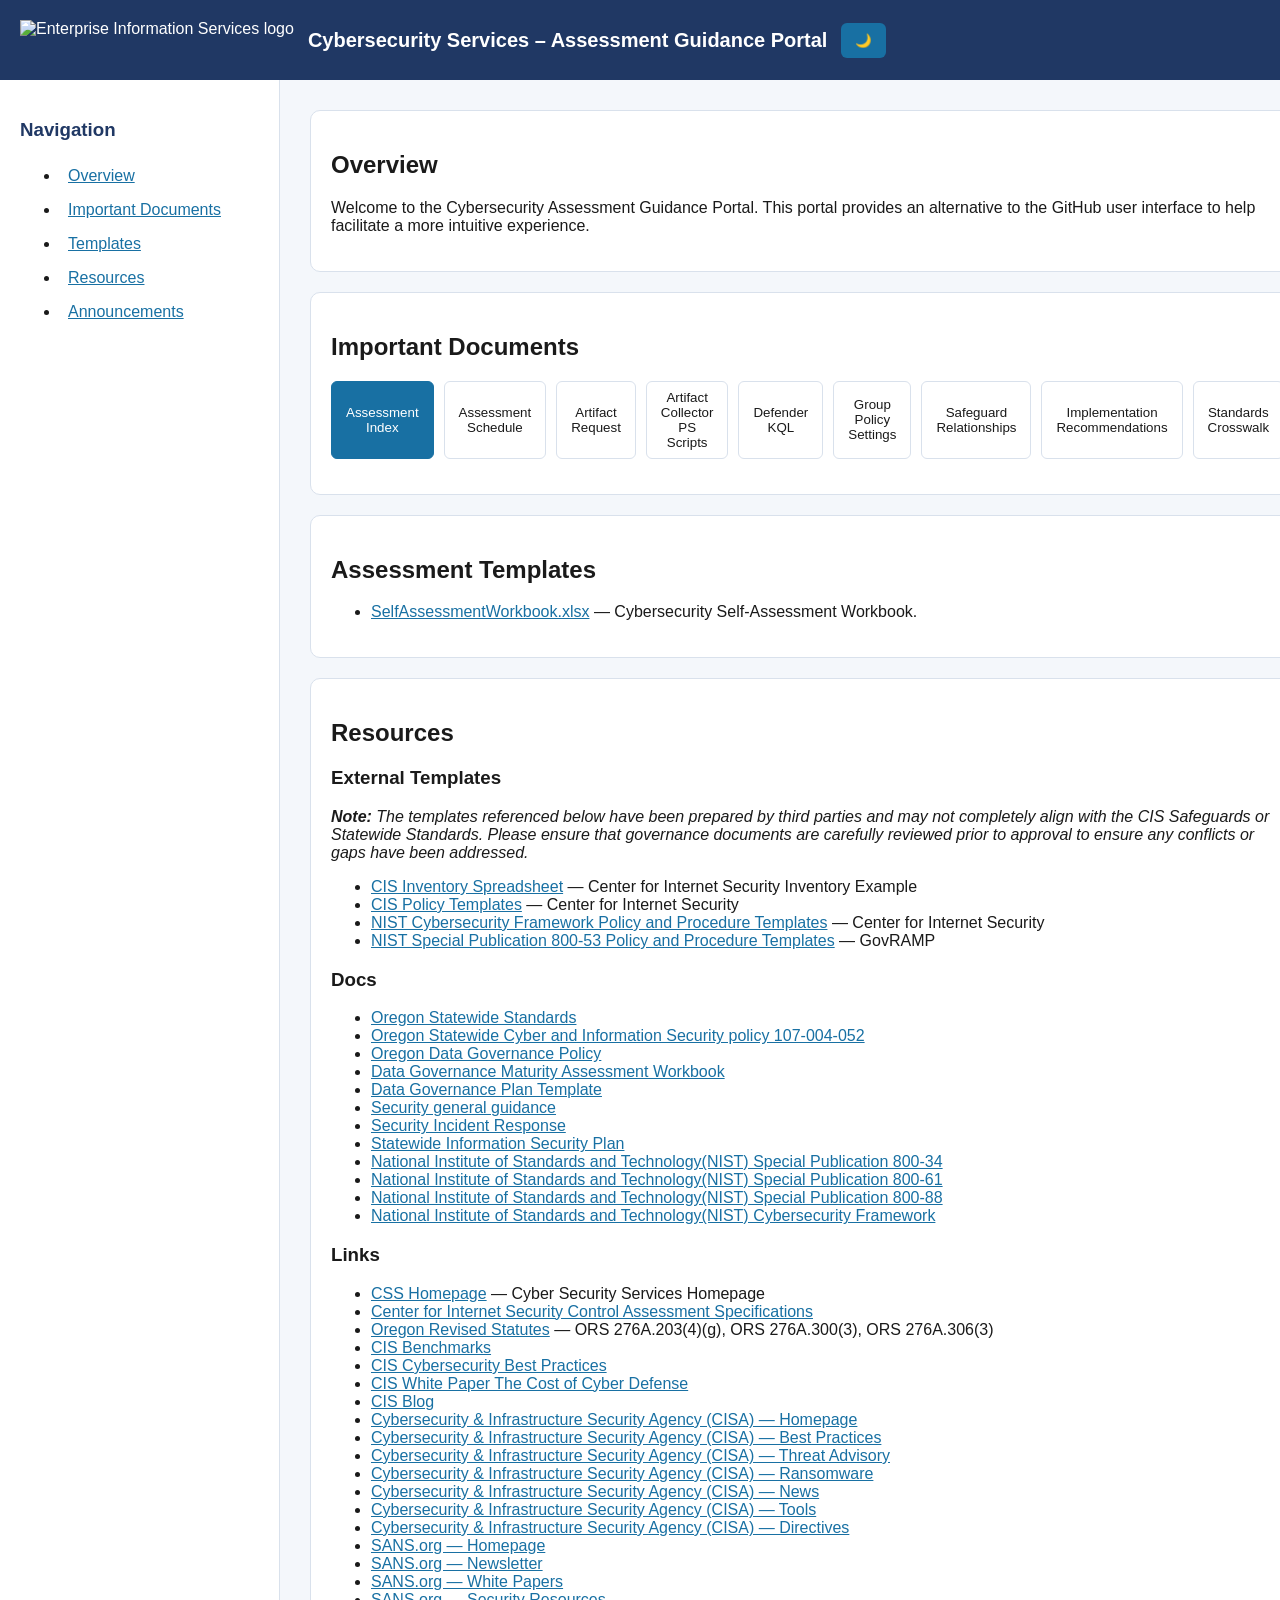
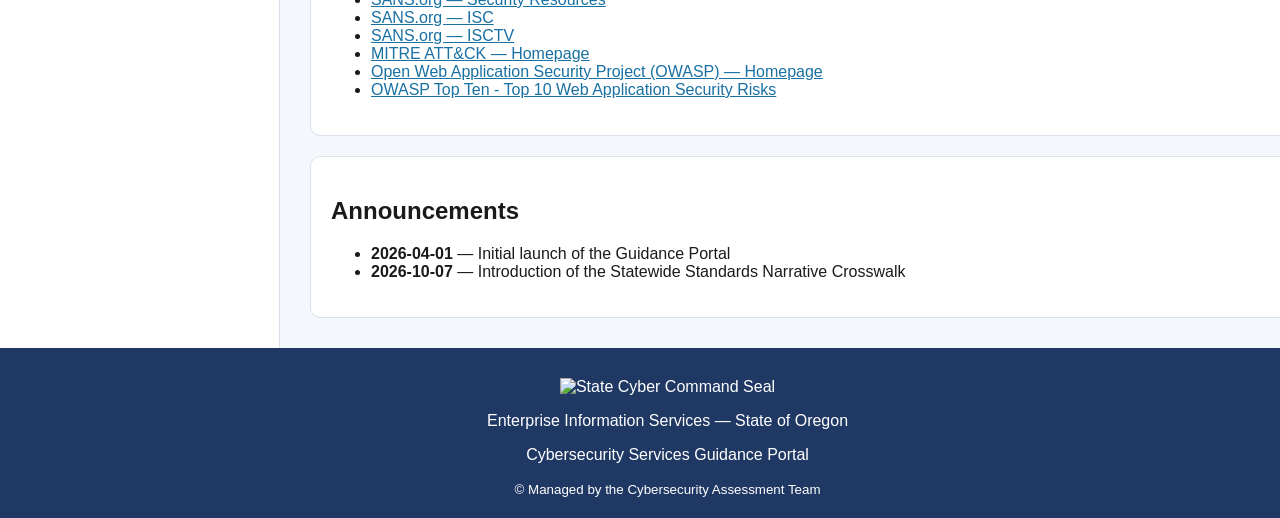
==== docs/index.html @ ec864ec5 "Add Standards Crosswalk section to index.html" ====
<!doctype html>
<html lang="en">

<head>
<meta charset="utf-8">
<meta name="viewport" content="width=device-width, initial-scale=1">
<title>Cybersecurity Assessment Guidance Portal</title>
<link rel="stylesheet" href="styles.css">
<script src="https://cdn.jsdelivr.net/npm/marked/marked.min.js"></script>
</head>

<body data-theme="light">

<header class="topbar">
  <div class="header-left">
    <img src="https://raw.githubusercontent.com/stateoforegon-eis-css/Assessment-Guidance-Portal/main/eis-logo.png"
      class="header-logo" alt="Enterprise Information Services logo">
    <div class="header-title">
      Cybersecurity Services – Assessment Guidance Portal
    </div>
    <button class="btn outline" id="themeToggle">🌙</button>
  </div>
</header>

<aside class="sidebar">
  <h3>Navigation</h3>
  <ul>
    <li><a href="#overview">Overview</a></li>
    <li><a href="#important-documents">Important Documents</a></li>
    <li><a href="#templates">Templates</a></li>
    <li><a href="#resources">Resources</a></li>
    <li><a href="#announcements">Announcements</a></li>
  </ul>
</aside>

<main class="content">

  <!-- Overview -->
  <section id="overview" class="card">
    <h2>Overview</h2>
    <p>
      Welcome to the Cybersecurity Assessment Guidance Portal. This portal provides an alternative to
      the GitHub user interface to help facilitate a more intuitive experience. 
    </p>
  </section>

  <!-- Important Documents -->
  <section id="important-documents" class="card">
    <h2>Important Documents</h2>

    <div class="tabs">
      <button class="tab active" data-tab="index">Assessment Index</button>
      <button class="tab" data-tab="schedule">Assessment Schedule</button>
      <button class="tab" data-tab="request">Artifact Request</button>
      <button class="tab" data-tab="collector">Artifact Collector PS Scripts</button>
      <button class="tab" data-tab="kql">Defender KQL</button>
      <button class="tab" data-tab="grouppolicy">Group Policy Settings</button>
      <button class="tab" data-tab="relationships">Safeguard Relationships</button>
      <button class="tab" data-tab="recommend">Implementation Recommendations</button>
      <button class="tab" data-tab="crosswalk">Standards Crosswalk</button>
    </div>

    <div class="tab-panels">
      <div class="panel" id="panel-schedule">
        <div id="scheduleContent" class="pdf-container" style="height: auto;">
        <object
          data="eis-css-assessment-schedule.pdf"
          type="application/pdf"
          width="100%"
          height="100%"
          style="height: 1200px;"
          >
        <p>
          Your browser can't display PDFs inline.
          <a href="eis-css-assessment-schedule.pdf" download>Download the PDF</a>
        </p>
        </object>
        </div>
      </div>
      <div class="panel active" id="panel-index"><div></div></div>
      <div class="panel" id="panel-request"><div></div></div>
      <div class="panel" id="panel-collector"><div></div></div>    
      <div class="panel" id="panel-kql"><div></div></div>        
      <div class="panel" id="panel-grouppolicy"><div></div></div>
      <div class="panel" id="panel-relationships"><div></div></div>
      <div class="panel" id="panel-recommend"><div></div></div>
      <div class="panel" id="panel-crosswalk"><div></div></div>
    </div>
  </section>

  <!-- Templates -->
  <section id="templates" class="card">
    <h2>Assessment Templates</h2>
    <ul>
      <li><a href="https://github.com/stateoforegon-eis-css/Oregon-CIS-Assessments/raw/refs/heads/main/CIS%20v8.0%20IG1+%20Assessment%20Workbook%20TEMPLATE.xlsx" target="_blank">SelfAssessmentWorkbook.xlsx</a> — Cybersecurity Self-Assessment Workbook.</li>
    </ul>
  </section>

  <!-- Resources -->
  <section id="resources" class="card">
    <h2>Resources</h2>
    <div class="grid two">
      <div>
        <h3>External Templates</h3>
        <em><strong>Note:</strong> The templates referenced below have been prepared by third parties and may not completely align with the CIS Safeguards or Statewide Standards. Please ensure that governance documents are carefully reviewed prior to approval to ensure any conflicts or gaps have been addressed.</em>
        <ul>
          <li><a href="https://www.cisecurity.org/insights/white-papers/cis-controls-inventory-tracking-spreadsheets" target="_blank">CIS Inventory Spreadsheet</a> — Center for Internet Security Inventory Example</li>
          <li><a href="https://www.cisecurity.org/controls/policy-templates" target="_blank">CIS Policy Templates</a> — Center for Internet Security</li>
          <li><a href="https://www.cisecurity.org/-/media/project/cisecurity/cisecurity/data/media/files/uploads/2024/08/cis-ms-isac-nist-cybersecurity-framework-policy-template-guide-2024.pdf" target="_blank">NIST Cybersecurity Framework Policy and Procedure Templates</a> — Center for Internet Security</li>
          <li><a href="https://govramp.org/rev-5-templates-and-resources/" target="_blank">NIST Special Publication 800-53 Policy and Procedure Templates</a> — GovRAMP</li>
        </ul>
      </div>
      <div>
        <h3>Docs</h3>
        <ul>
          <li><a href="https://www.oregon.gov/eis/cyber-security-services/Documents/eis-css-statewide-information-technology(IT)-control-standards.pdf" target="_blank">Oregon Statewide Standards</a></li>
          <li><a href="https://www.oregon.gov/das/Policies/107-004-052.pdf" target="_blank">Oregon Statewide Cyber and Information Security policy 107-004-052</a></li>
          <li><a href="https://www.oregon.gov/das/Policies/107-004-160.pdf" target="_blank">Oregon Data Governance Policy</a></li>
          <li><a href="https://www.oregon.gov/das/Policies/Data%20Governance%20Maturity%20Model.xlsx" target="_blank">Data Governance Maturity Assessment Workbook</a></li>
          <li><a href="https://www.oregon.gov/das/Policies/Data%20Governance%20Plan%20Template.docx" target="_blank">Data Governance Plan Template</a></li>
          <li><a href="https://www.oregon.gov/eis/cyber-security-services/pages/guidance-for-state-agencies.aspx" target="_blank">Security general guidance</a></li>
          <li><a href="https://www.oregon.gov/eis/siteassets/eis-information-security-incident-response-plan-20230116.pdf" target="_blank">Security Incident Response</a></li>
          <li><a href="https://www.oregon.gov/eis/cyber-security-services/Documents/eis-css-statewide-information-security-program-plan.pdf" target="_blank">Statewide Information Security Plan</a></li>
          <li><a href="https://csrc.nist.gov/pubs/sp/800/34/r1/upd1/final" target="_blank">National Institute of Standards and Technology(NIST) Special Publication 800-34</a></li>
          <li><a href="https://csrc.nist.gov/pubs/sp/800/61/r3/final" target="_blank">National Institute of Standards and Technology(NIST) Special Publication 800-61</a></li>
          <li><a href="https://csrc.nist.gov/pubs/sp/800/88/r2/final" target="_blank">National Institute of Standards and Technology(NIST) Special Publication 800-88</a></li>
          <li><a href="https://www.nist.gov/cyberframework" target="_blank">National Institute of Standards and Technology(NIST) Cybersecurity Framework</a></li>
        </ul>
      </div>
      <div>
        <h3>Links</h3>
        <ul>
          <li><a href="https://www.oregon.gov/eis/cyber-security-services/pages/default.aspx" target="_blank">CSS Homepage</a> — Cyber Security Services Homepage</li>
          <li><a href="https://cas8.docs.cisecurity.org/en/latest/" target="_blank">Center for Internet Security Control Assessment Specifications</a></li>
          <li><a href="https://www.oregonlegislature.gov/bills_laws/ors/ors276A.html" target="_blank">Oregon Revised Statutes</a> — ORS 276A.203(4)(g), ORS 276A.300(3), ORS 276A.306(3)</li>
          <li><a href="https://www.cisecurity.org/cis-benchmarks/" target="_blank">CIS Benchmarks</a></li>
          <li><a href="https://www.cisecurity.org/cybersecurity-best-practices/" target="_blank">CIS Cybersecurity Best Practices</a></li>
          <li><a href="https://www.cisecurity.org/insights/white-papers/the-cost-of-cyber-defense-cis-controls-ig1" target="_blank">CIS White Paper The Cost of Cyber Defense</a></li>
          <li><a href="https://www.cisecurity.org/resources/?type=post" target="_blank">CIS Blog</a></li>
          <li><a href="https://www.cisa.gov/" target="_blank">Cybersecurity & Infrastructure Security Agency (CISA) — Homepage</a></li>
          <li><a href="https://www.cisa.gov/topics/cybersecurity-best-practices" target="_blank">Cybersecurity & Infrastructure Security Agency (CISA) — Best Practices</a></li>
          <li><a href="https://www.cisa.gov/topics/cyber-threats-and-advisories/information-sharing" target="_blank">Cybersecurity & Infrastructure Security Agency (CISA) — Threat Advisory</a></li>
          <li><a href="https://www.cisa.gov/stopransomware" target="_blank">Cybersecurity & Infrastructure Security Agency (CISA) — Ransomware</a></li>
          <li><a href="https://www.cisa.gov/news-events/cybersecurity-advisories" target="_blank">Cybersecurity & Infrastructure Security Agency (CISA) — News</a></li>
          <li><a href="https://www.cisa.gov/resources-tools/resources" target="_blank">Cybersecurity & Infrastructure Security Agency (CISA) — Tools</a></li>
          <li><a href="https://www.cisa.gov/news-events/directives" target="_blank">Cybersecurity & Infrastructure Security Agency (CISA) — Directives</a></li>
          <li><a href="https://www.sans.org/" target="_blank">SANS.org — Homepage</a></li>
          <li><a href="https://www.sans.org/newsletters/" target="_blank">SANS.org — Newsletter</a></li>
          <li><a href="https://www.sans.org/white-papers" target="_blank">SANS.org — White Papers</a></li>
          <li><a href="https://www.sans.org/security-resources" target="_blank">SANS.org — Security Resources</a></li>
          <li><a href="https://isc.sans.edu/" target="_blank">SANS.org — ISC</a></li>
          <li><a href="https://isctv.sans.edu/" target="_blank">SANS.org — ISCTV</a></li>
          <li><a href="https://attack.mitre.org/" target="_blank">MITRE ATT&CK — Homepage</a></li>
          <li><a href="https://owasp.org/" target="_blank">Open Web Application Security Project (OWASP) — Homepage</a></li>
          <li><a href="https://owasp.org/www-project-top-ten" target="_blank">OWASP Top Ten - Top 10 Web Application Security Risks</a></li>
        </ul>
      </div>
    </div>
  </section>

  <!-- Announcements -->
  <section id="announcements" class="card">
    <h2>Announcements</h2>
    <ul>
      <li><strong>2026-04-01</strong> — Initial launch of the Guidance Portal</li>
      <li><strong>2026-10-07</strong> — Introduction of the Statewide Standards Narrative Crosswalk</li>
    </ul>
  </section>

</main>

<footer class="footer">
  <img src="https://raw.githubusercontent.com/stateoforegon-eis-css/Assessment-Guidance-Portal/main/cyber-command-seal.png"
    class="footer-seal" alt="State Cyber Command Seal">
  <p>Enterprise Information Services — State of Oregon</p>
  <p>Cybersecurity Services Guidance Portal</p>
  <small>© <span id="year"></span> Managed by the Cybersecurity Assessment Team</small>
</footer>

<script>
// =================== Theme & Year ===================
document.addEventListener("DOMContentLoaded", () => {
  const toggle = document.getElementById("themeToggle");
  const root = document.documentElement;
  let theme = localStorage.getItem("theme") || "light";
  root.dataset.theme = theme;
  toggle.textContent = theme === "dark" ? "🌙" : "☀️";
  toggle.addEventListener("click", () => {
    theme = root.dataset.theme === "dark" ? "light" : "dark";
    root.dataset.theme = theme;
    toggle.textContent = theme === "dark" ? "🌙" : "☀️";
    localStorage.setItem("theme", theme);
  });
  document.getElementById("year").textContent = new Date().getFullYear();

  // =================== Tabs & Markdown Loader ===================
  const markdownFiles = {
    request: "Artifact-Request.md",
    collector: "Artifact-Collector-Powershell-Scripts.md",
    index: "CSS-Assessment-Index.md",
    relationships: "CSS-Assessment-Safeguard-Interrelationships.md",
    kql: "Defender-KQL.md",
    grouppolicy: "Group-Policy-Settings.md",
    recommend: "Implementation-Recommendations.md"
    crosswalk: "OR-Standards-Crosswalk.md"
  };
  const repoBase = "https://raw.githubusercontent.com/stateoforegon-eis-css/Oregon-CIS-Assessments/main/";

  const tabs = document.querySelectorAll(".tab");
  tabs.forEach(tab => {
    tab.addEventListener("click", async () => {
      const tabName = tab.dataset.tab;

      // Activate tab & panel
      tabs.forEach(t => t.classList.remove("active"));
      tab.classList.add("active");
      document.querySelectorAll(".panel").forEach(panel => {
        panel.classList.toggle("active", panel.id === "panel-" + tabName);
      });

      // Load Markdown dynamically if it exists
      if (!markdownFiles[tabName]) return;
      const panel = document.getElementById("panel-" + tabName);
      if (!panel) return;
      const container = panel.querySelector("div");
      if (container.dataset.loaded === "true") return;

      container.innerHTML = "Loading...";
      try {
        const res = await fetch(repoBase + markdownFiles[tabName]);
        if (!res.ok) throw new Error(`HTTP ${res.status}`);
        const md = await res.text();
        container.innerHTML = marked.parse(md);
        container.dataset.loaded = "true";
      } catch (err) {
        console.error("Markdown load failed:", err);
        container.innerHTML = "<p style='color:red'>Failed to load document.</p>";
      }
    });
  });

 //Auto-activate the Index tab on load (ensures the panel shows and markdown loads)
const defaultTab =
    document.querySelector(".tab.active") ||
    document.querySelector('.tab[data-tab="index"]');
defaultTab?.click();
 
  // =================== Search ===================
  const searchInput = document.getElementById("searchInput");
  searchInput.addEventListener("input", e => {
    const query = e.target.value.toLowerCase();
    document.querySelectorAll(".card").forEach(card => {
      card.style.display = card.innerText.toLowerCase().includes(query) ? "" : "none";
    });
  });
});
</script>

</body>
</html>
---- docs/styles.css ----
/* Root Variables & Colors */
:root {
  /* Official EIS Colors */
  --primary-dark: #203864;
  --primary-blue: #1870a3;
  --accent-teal: #40c0bd;
  --accent-green: #90c05f;
  --accent-orange: #faa933;
  --accent-red: #f0516c;

  /* Light Theme Defaults */
  --bg: #f4f7fb;
  --card: #ffffff;
  --text: #1a1a1a;
  --muted: #5a5a5a;
  --border: #d9e1ec;
}

/*Global Styles*/
* {
  box-sizing: border-box;
}

body {
  margin: 0;
  font-family: Aptos, "Segoe UI", Helvetica, Arial, sans-serif;
  background: var(--bg);
  color: var(--text);

  display: grid;
  grid-template-columns: 280px 1fr;
  grid-template-rows: 80px 1fr auto;
  grid-template-areas:
    "topbar topbar"
    "sidebar content"
    "footer footer";
}

/*Header / Topbar*/
.topbar {
  grid-area: topbar;
  display: flex;
  align-items: center;
  justify-content: space-between;
  background: var(--primary-dark);
  color: white;
  padding: 0 20px;
}

.header-left {
  display: flex;
  align-items: center;
  gap: 14px;
}

.header-logo {
  height: 40px;
}

.header-title {
  font-size: 20px;
  font-weight: 600;
}

/*Hero Image*/
.hero {
  background-image: url("globe-header.jpg");
  background-size: cover;
  background-position: center;
  height: 140px;
  border-bottom: 3px solid var(--primary-blue);
}

/*Sidebar*/
.sidebar {
  grid-area: sidebar;
  padding: 20px;
  background: var(--card);
  border-right: 1px solid var(--border);
}

.sidebar h3 {
  color: var(--primary-dark);
}

.sidebar a {
  display: block;
  padding: 8px;
  color: var(--primary-blue);
  text-decoration: underline;
  border-radius: 6px;
}

.sidebar a:hover {
  color: #40c0bd;
  background: rgba(64, 192, 189, 0.1);
}

/*Main Content*/
.content {
  grid-area: content;
  padding: 30px;
  display: grid;
  gap: 20px;
}

/*Cards*/
.card {
  background: var(--card);
  border: 1px solid var(--border);
  border-radius: 10px;
  padding: 20px;
  color: var(--text); /* Default text color */
}

.card h2,
.card h3,
.card p,
.card li,
.card details summary,
.card details p {
  color: var(--text); /* Ensure all text inside cards follows text variable */
}

.card a {
  color: var(--primary-blue);
  text-decoration: underline;
}

.card a:hover {
  color: #40c0bd;
}

/*Buttons*/
.btn {
  padding: 10px 14px;
  border-radius: 6px;
  border: none;
  background: var(--primary-blue);
  color: white;
  cursor: pointer;
}

.btn:hover {
  background: var(--primary-dark);
}

/*Status Colors*/
.status.ok { color: var(--accent-green); }
.status.warn { color: var(--accent-orange); }
.status.pending { color: var(--primary-blue); }

/*Footer*/
.footer {
  grid-area: footer;
  background: var(--primary-dark);
  color: white;
  text-align: center;
  padding: 20px;
}

.footer-seal {
  height: 80px;
  margin-top: 10px;
}

/*Tabs*/
.tabs {
  display: flex;
  gap: 10px;
  margin-bottom: 15px;
}

.tab {
  padding: 8px 14px;
  border-radius: 6px;
  border: 1px solid var(--border);
  background: var(--card);
  cursor: pointer;
  color: var(--text); /* default tab text color */
}

.tab.active {
  background: var(--primary-blue);
  color: white;
  border-color: var(--primary-blue);
}

/*Panels*/
.panel {
  display: none;
}

.panel.active {
  display: block;
}

/*Dark Mode Styles*/
[data-theme="dark"] {
  --bg: #1a1a1a;
  --card: #242424;
  --text: #ffffff; /* ALL text white */
  --muted: #ffffff;
  --border: #444444;
}

[data-theme="dark"] body {
  background: var(--bg);
  color: var(--text);
}

[data-theme="dark"] .card {
  background: var(--card);
  border-color: var(--border);
}

[data-theme="dark"] .card h2,
[data-theme="dark"] .card h3,
[data-theme="dark"] .card p,
[data-theme="dark"] .card li,
[data-theme="dark"] .card details summary,
[data-theme="dark"] .card details p {
  color: var(--text); /* Ensure headings, paragraphs, lists, tab content are white */
}

/* Hyperlinks stay blue in dark mode */
[data-theme="dark"] .card a,
[data-theme="dark"] .sidebar a {
  color: #1870a3;
}

/* Dark mode tabs */
[data-theme="dark"] .tab {
  background-color: #333;
  border-color: #555;
  color: white; /* white text for inactive tabs */
}

[data-theme="dark"] .tab.active {
  background-color: var(--primary-blue);
  border-color: var(--primary-blue);
  color: white;
}

/*Responsive*/
@media (max-width: 900px) {
  body {
    grid-template-columns: 1fr;
    grid-template-areas:
      "topbar"
      "content"
      "footer";
  }

  .sidebar {
    display: none;
  }
}
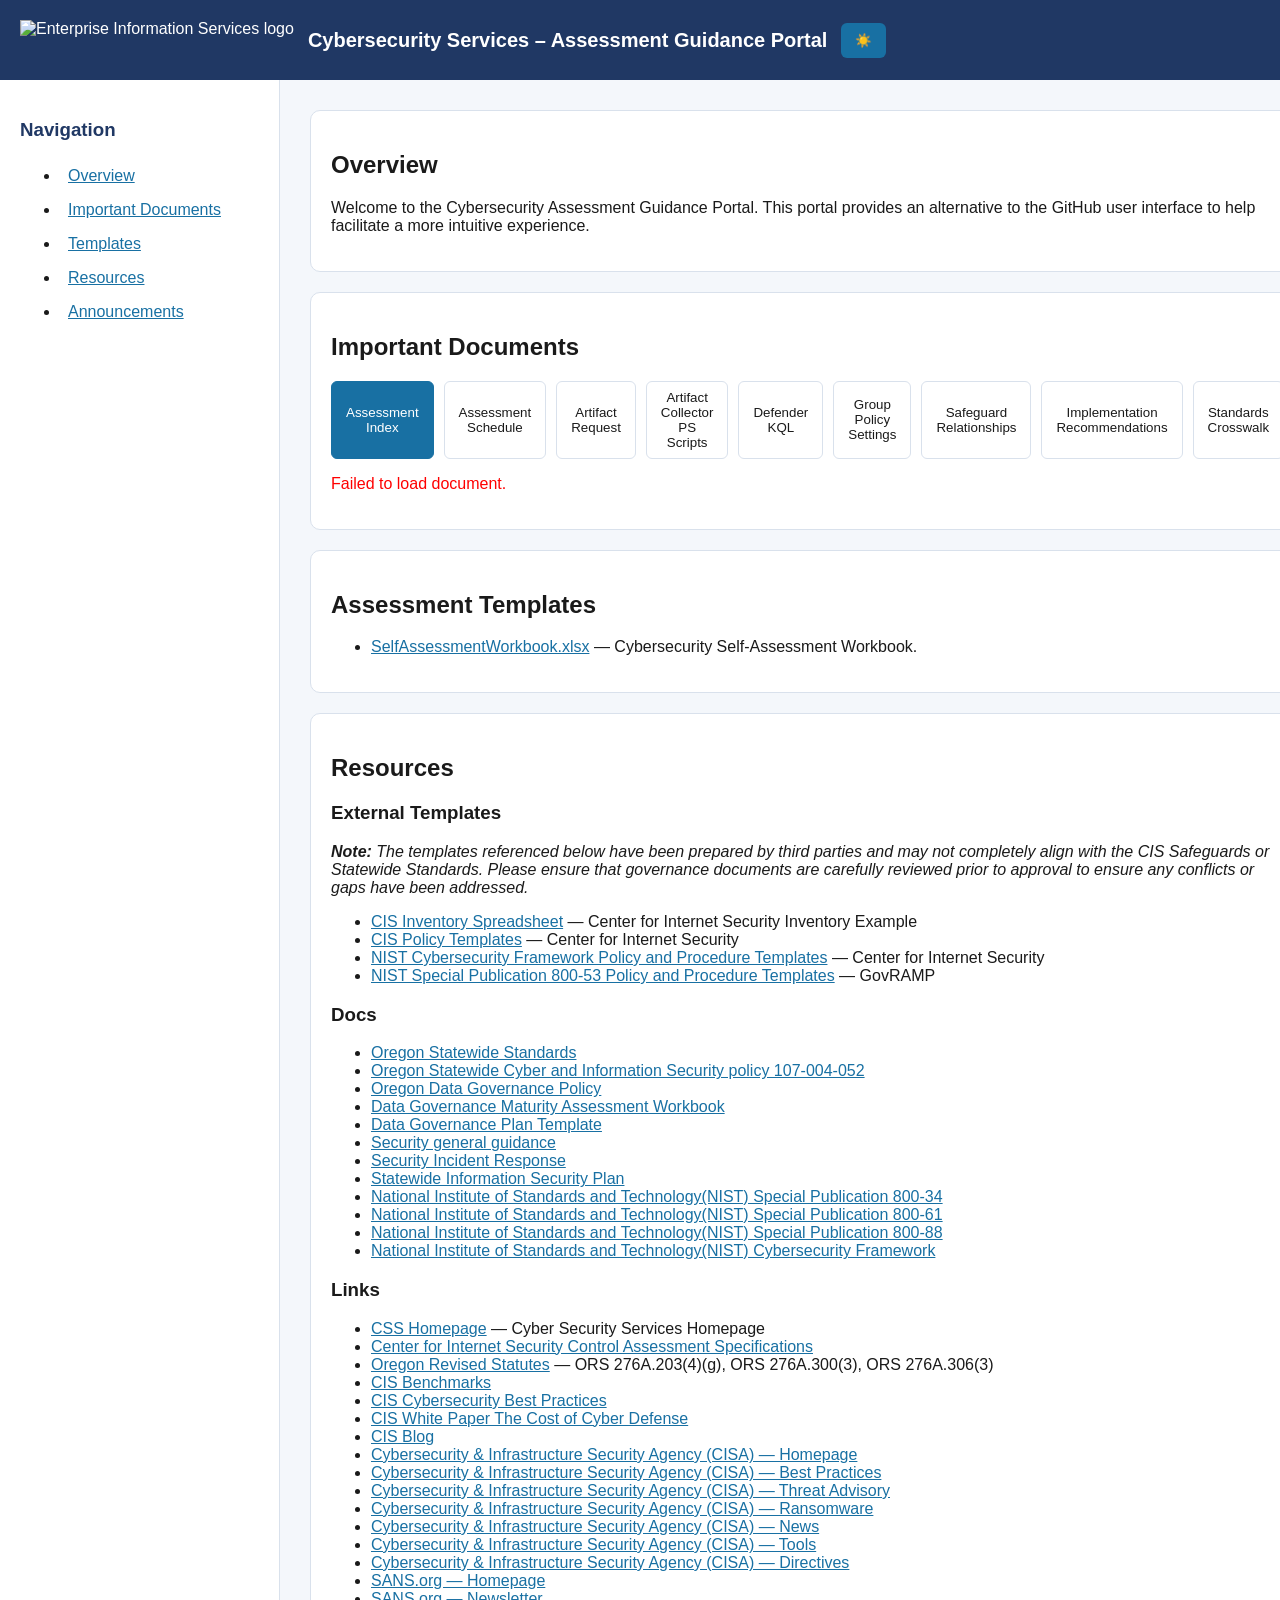
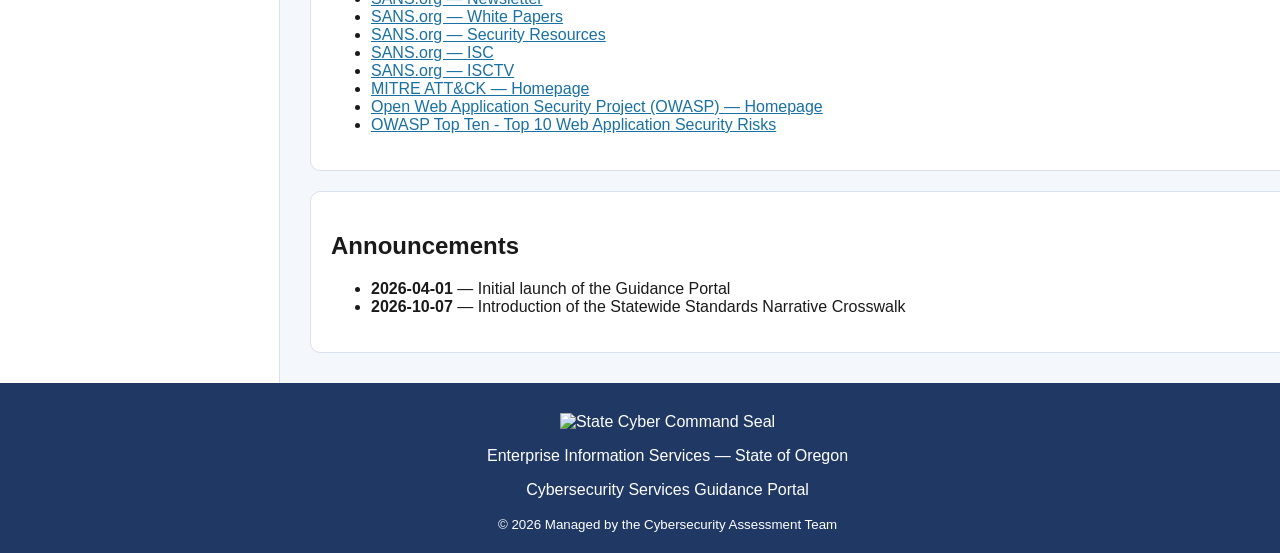
==== commit a90874ce: "Fix formatting in index.html for recommendations" ====
--- a/docs/index.html
+++ b/docs/index.html
@@ -201,7 +201,7 @@
     relationships: "CSS-Assessment-Safeguard-Interrelationships.md",
     kql: "Defender-KQL.md",
     grouppolicy: "Group-Policy-Settings.md",
-    recommend: "Implementation-Recommendations.md"
+    recommend: "Implementation-Recommendations.md",
     crosswalk: "OR-Standards-Crosswalk.md"
   };
   const repoBase = "https://raw.githubusercontent.com/stateoforegon-eis-css/Oregon-CIS-Assessments/main/";
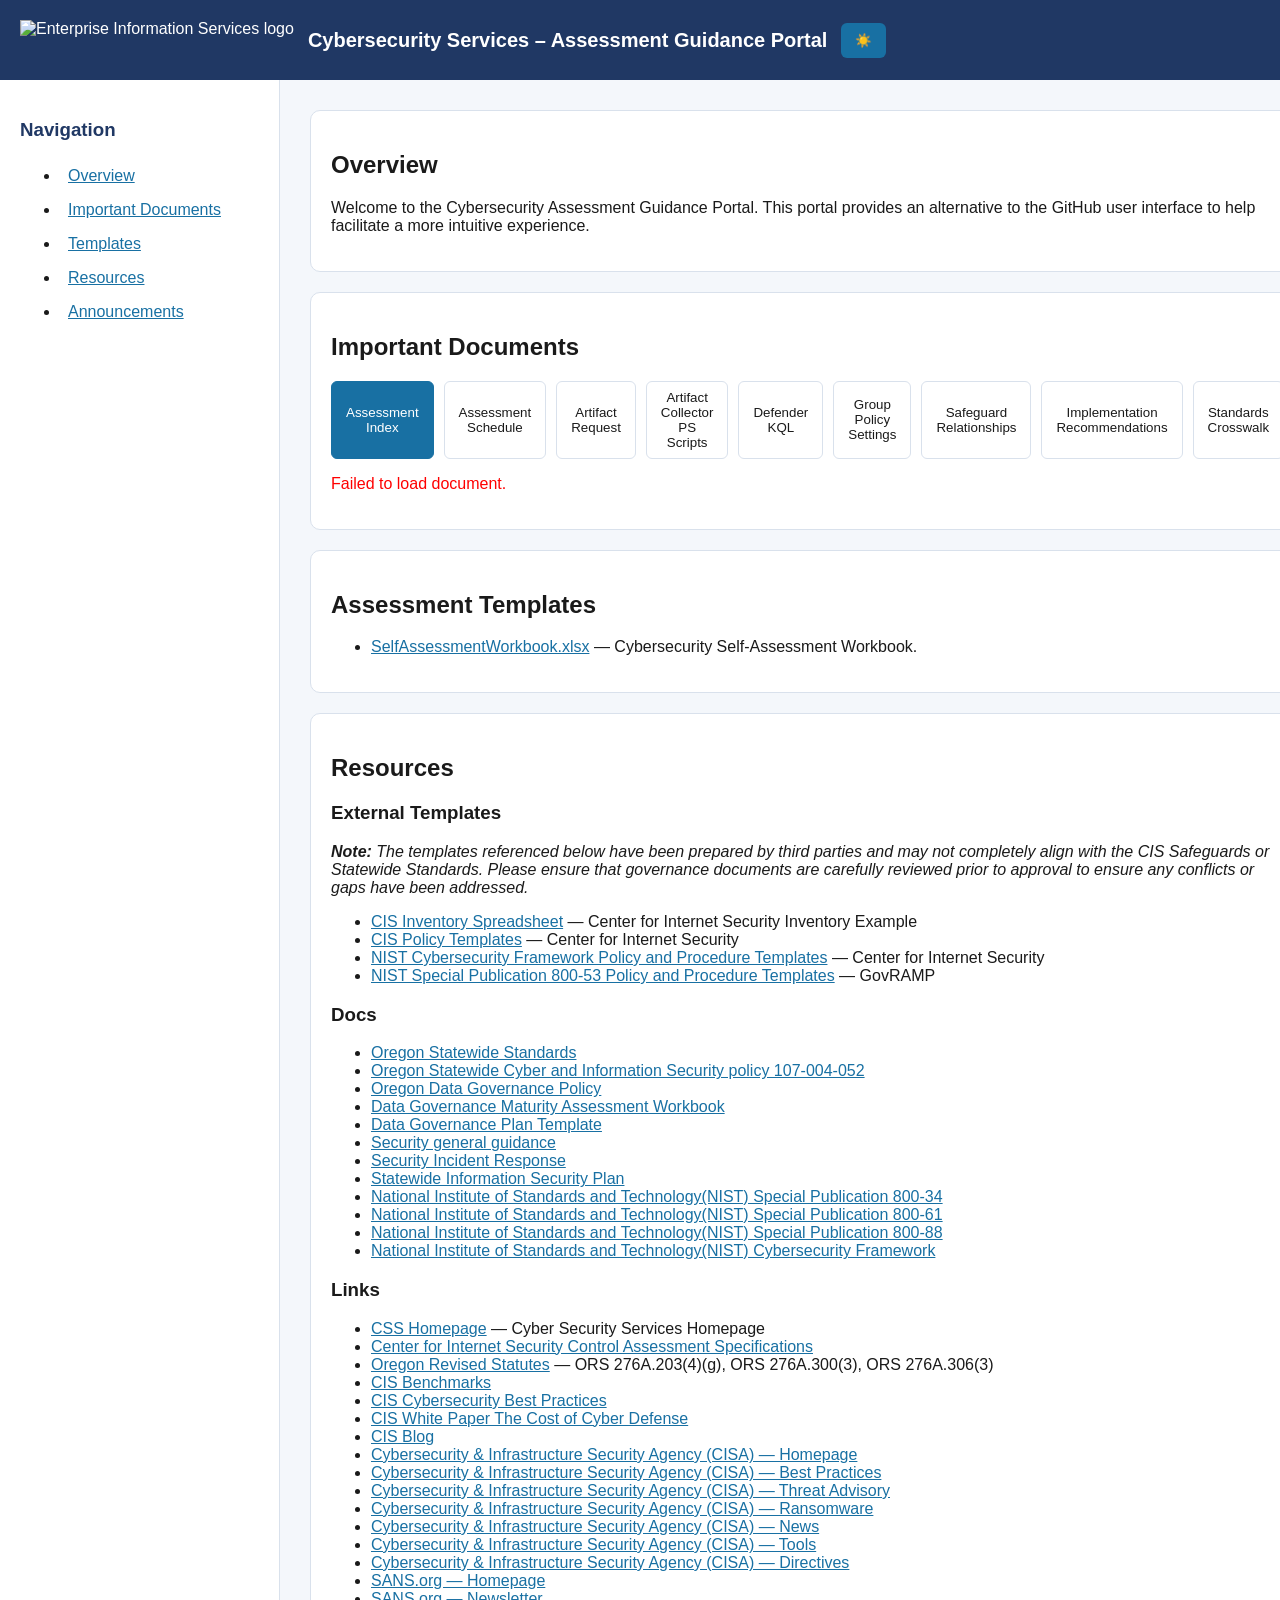
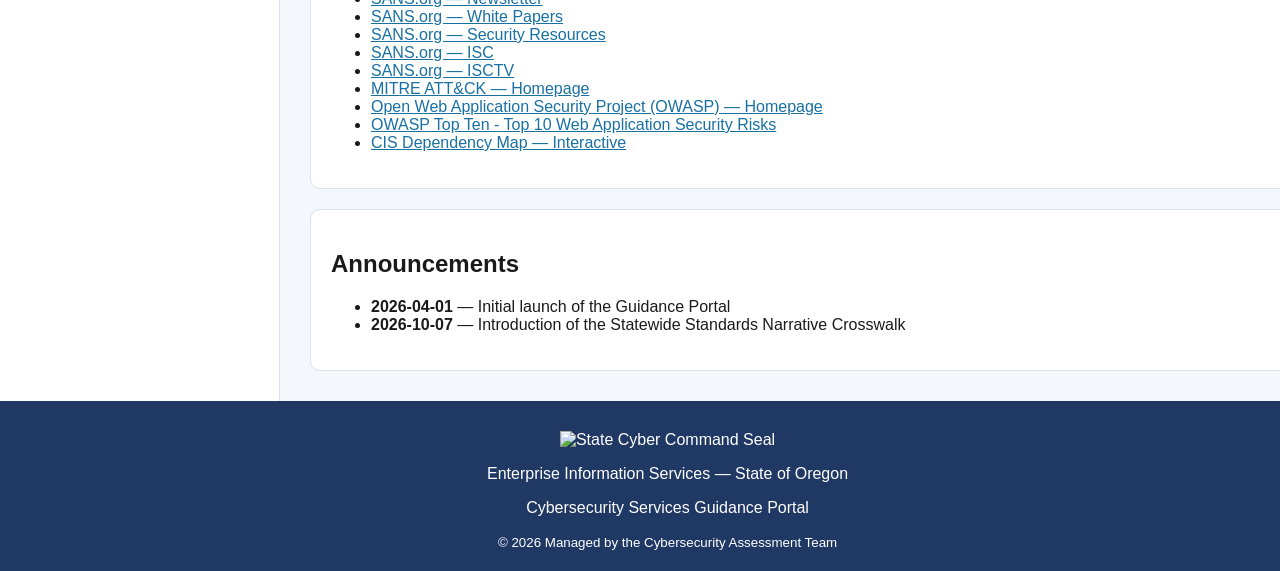
==== commit a4488a4e: "Update index.html updated to include the interactive cis dependency map" ====
--- a/docs/index.html
+++ b/docs/index.html
@@ -153,6 +153,7 @@
           <li><a href="https://attack.mitre.org/" target="_blank">MITRE ATT&CK — Homepage</a></li>
           <li><a href="https://owasp.org/" target="_blank">Open Web Application Security Project (OWASP) — Homepage</a></li>
           <li><a href="https://owasp.org/www-project-top-ten" target="_blank">OWASP Top Ten - Top 10 Web Application Security Risks</a></li>
+          <li><a href=cis_dependency_map.html target="_blank">CIS Dependency Map — Interactive</a></li>
         </ul>
       </div>
     </div>
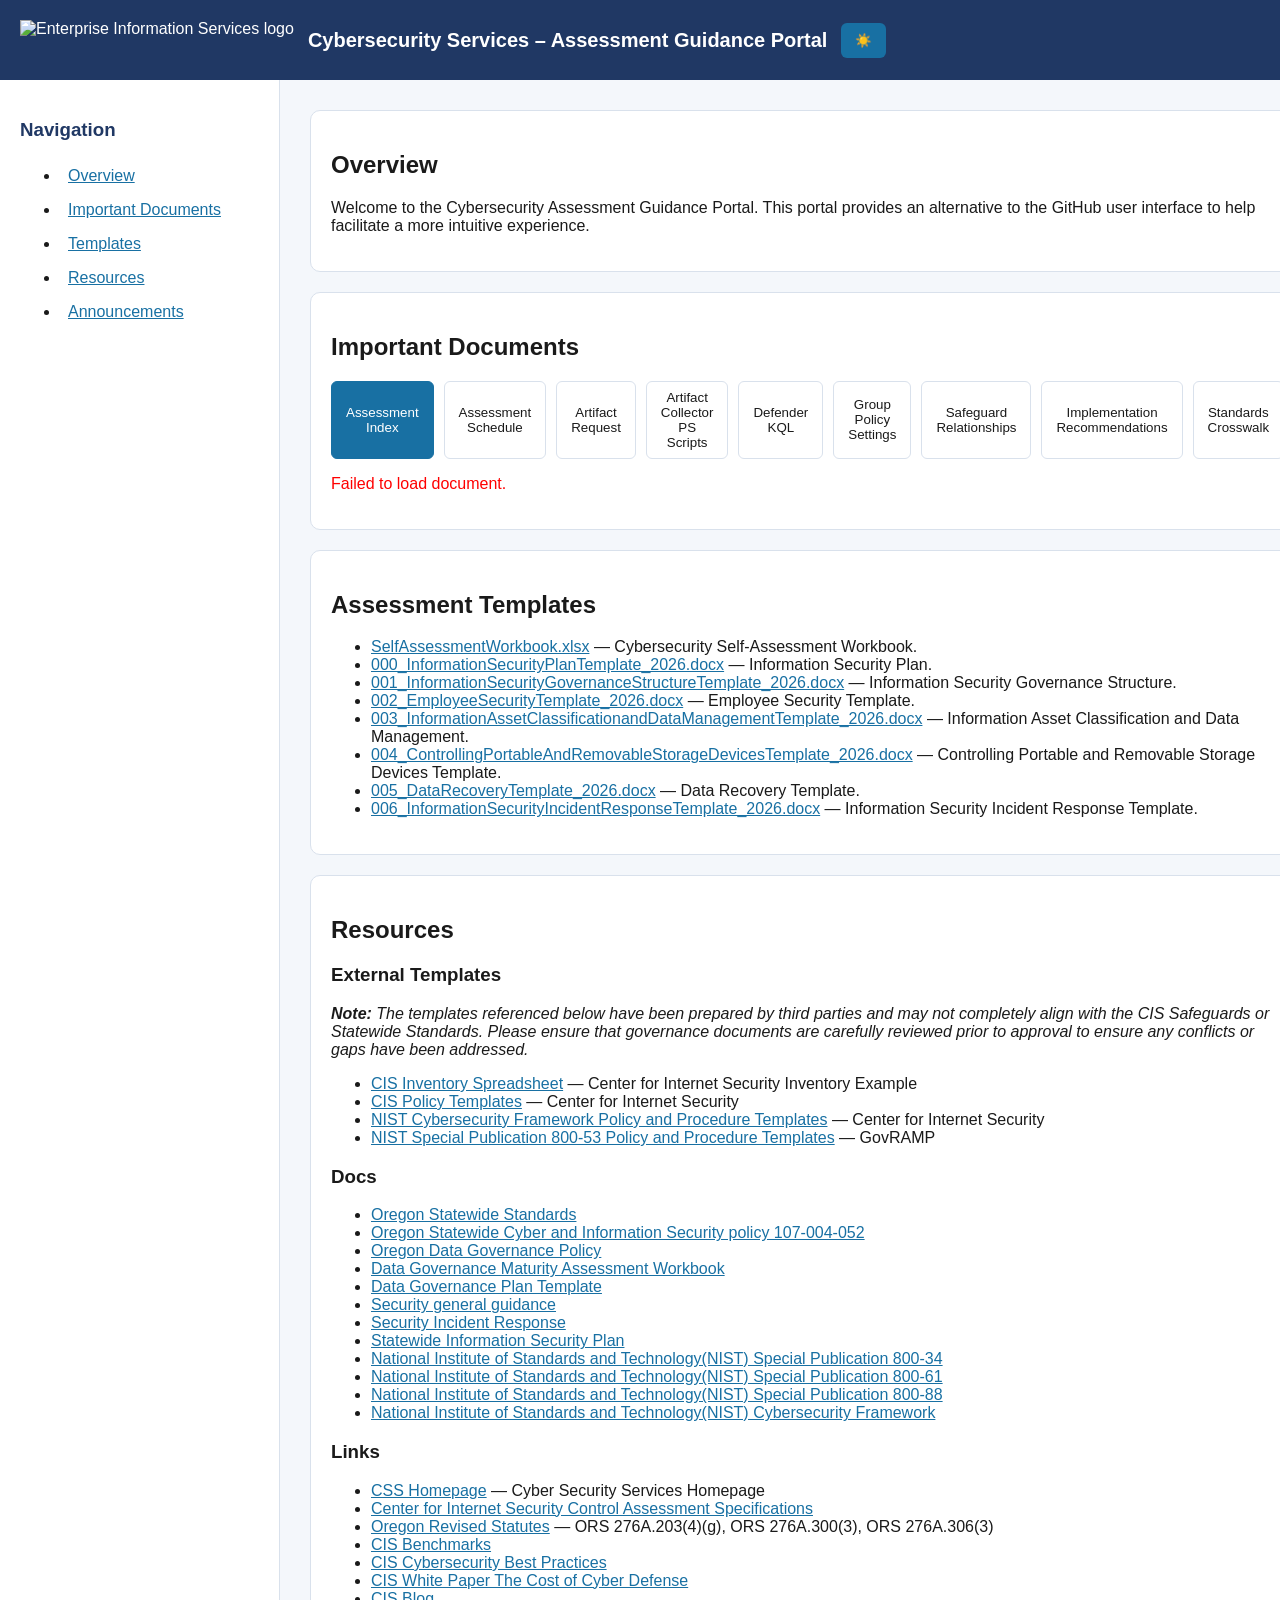
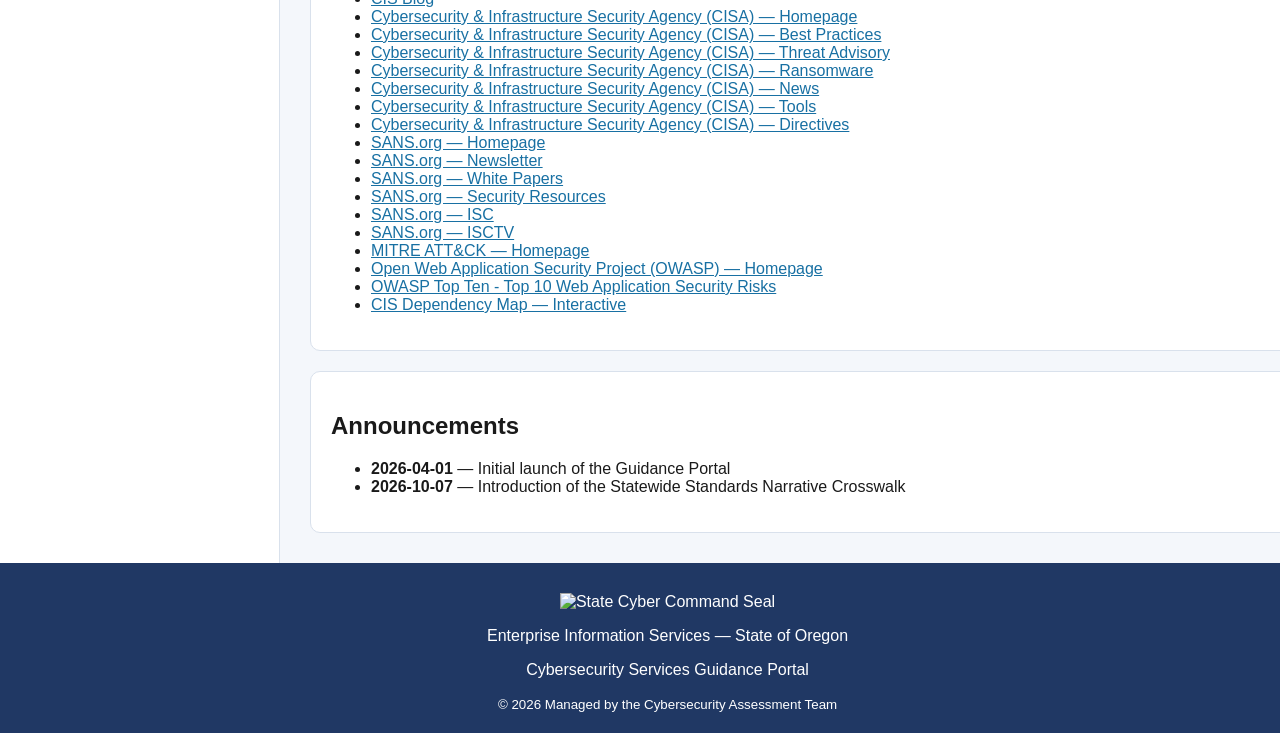
==== commit c5da83db: "Update index.html" ====
--- a/docs/index.html
+++ b/docs/index.html
@@ -93,6 +93,13 @@
     <h2>Assessment Templates</h2>
     <ul>
       <li><a href="https://github.com/stateoforegon-eis-css/Oregon-CIS-Assessments/raw/refs/heads/main/CIS%20v8.0%20IG1+%20Assessment%20Workbook%20TEMPLATE.xlsx" target="_blank">SelfAssessmentWorkbook.xlsx</a> — Cybersecurity Self-Assessment Workbook.</li>
+      <li><a href="https://github.com/stateoforegon-eis-css/Oregon-CIS-Assessments/blob/main/000_InformationSecurityPlanTemplate_2026.docx" target="_blank">000_InformationSecurityPlanTemplate_2026.docx</a> — Information Security Plan.</li>
+      <li><a href="https://github.com/stateoforegon-eis-css/Oregon-CIS-Assessments/blob/main/001_InformationSecurityGovernanceStructureTemplate_2026.docx" target="_blank">001_InformationSecurityGovernanceStructureTemplate_2026.docx</a> — Information Security Governance Structure.</li>
+      <li><a href="https://github.com/stateoforegon-eis-css/Oregon-CIS-Assessments/blob/main/002_EmployeeSecurityTemplate_2026.docx" target="_blank">002_EmployeeSecurityTemplate_2026.docx</a> — Employee Security Template.</li>
+      <li><a href="https://github.com/stateoforegon-eis-css/Oregon-CIS-Assessments/blob/main/003_InformationAssetClassificationandDataManagementTemplate_2026.docx" target="_blank">003_InformationAssetClassificationandDataManagementTemplate_2026.docx</a> — Information Asset Classification and Data Management.</li>
+      <li><a href="https://github.com/stateoforegon-eis-css/Oregon-CIS-Assessments/blob/main/004_ControllingPortableAndRemovableStorageDevicesTemplate_2026.docx" target="_blank">004_ControllingPortableAndRemovableStorageDevicesTemplate_2026.docx</a> — Controlling Portable and Removable Storage Devices Template.</li>
+      <li><a href="https://github.com/stateoforegon-eis-css/Oregon-CIS-Assessments/blob/main/005_DataRecoveryTemplate_2026.docx" target="_blank">005_DataRecoveryTemplate_2026.docx</a> — Data Recovery Template.</li>
+      <li><a href="https://github.com/stateoforegon-eis-css/Oregon-CIS-Assessments/blob/main/006_InformationSecurityIncidentResponseTemplate_2026.docx" target="_blank">006_InformationSecurityIncidentResponseTemplate_2026.docx</a> — Information Security Incident Response Template.</li>
     </ul>
   </section>
 
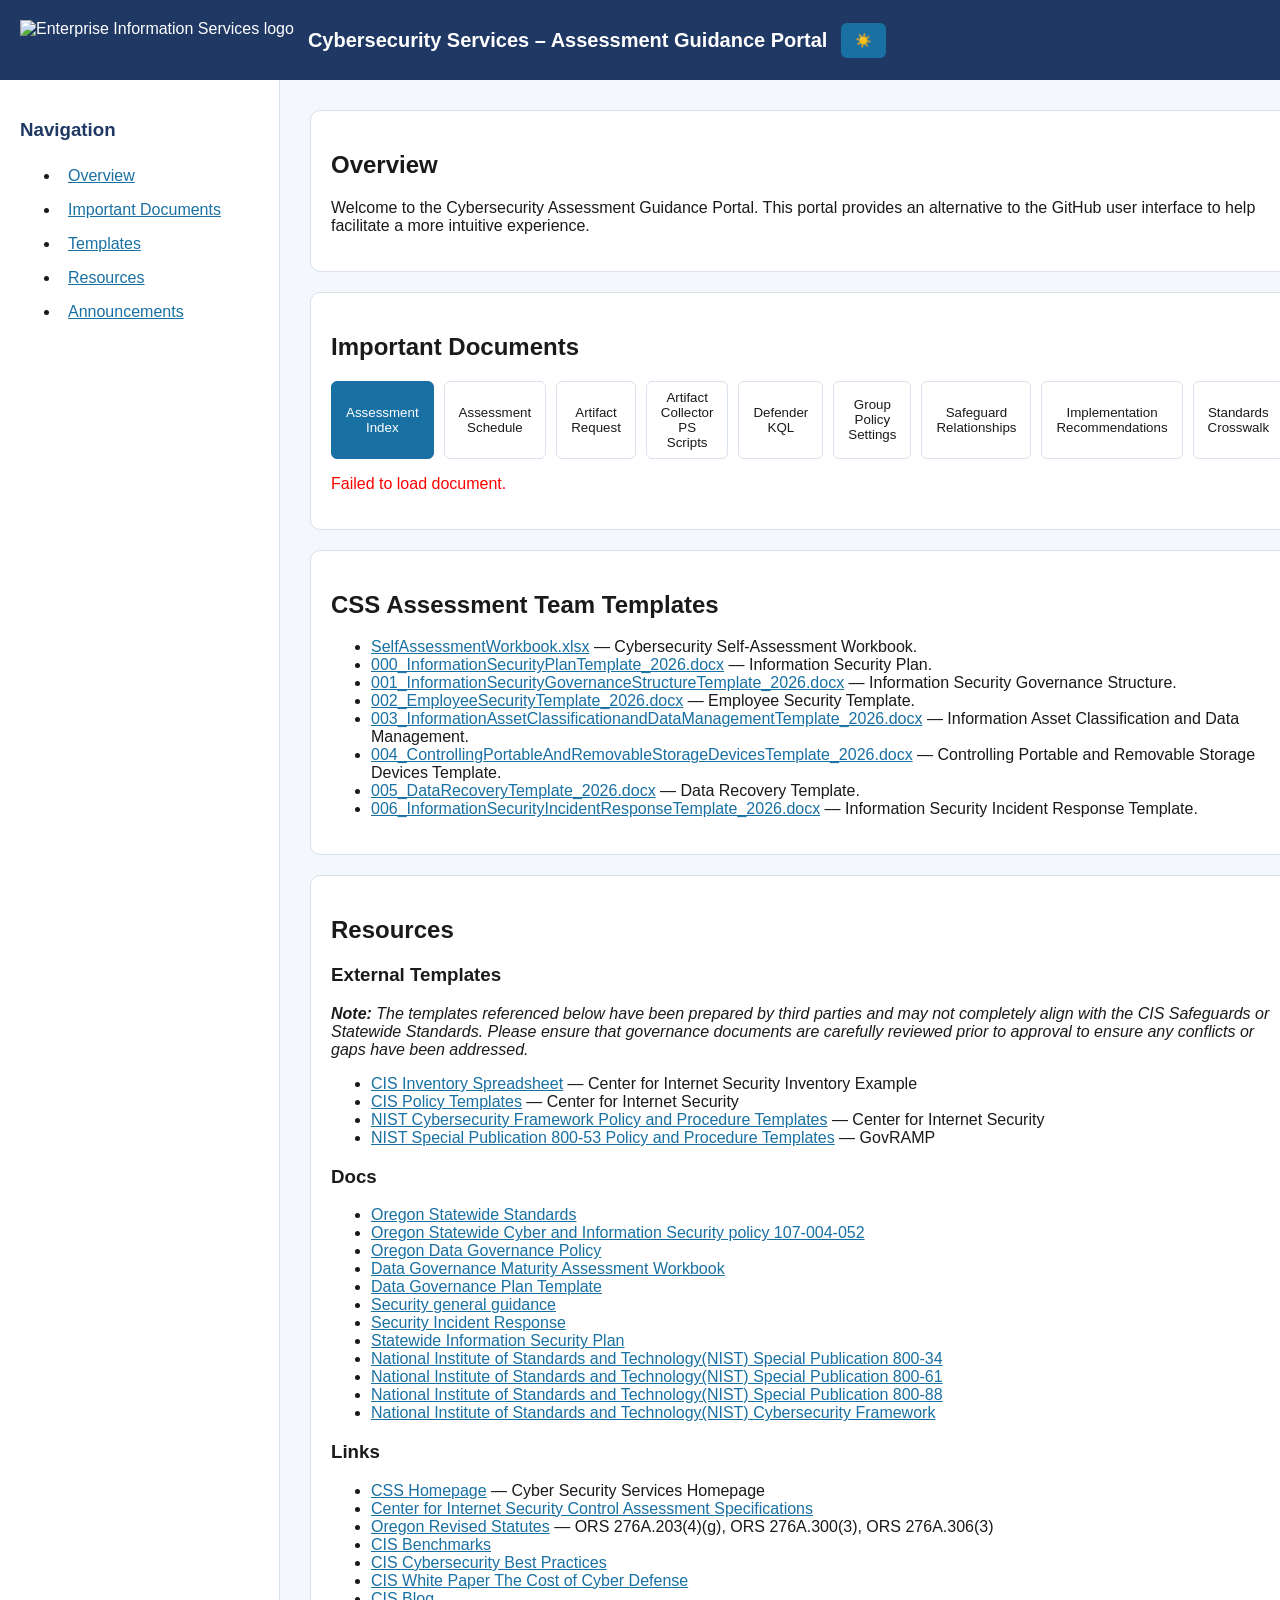
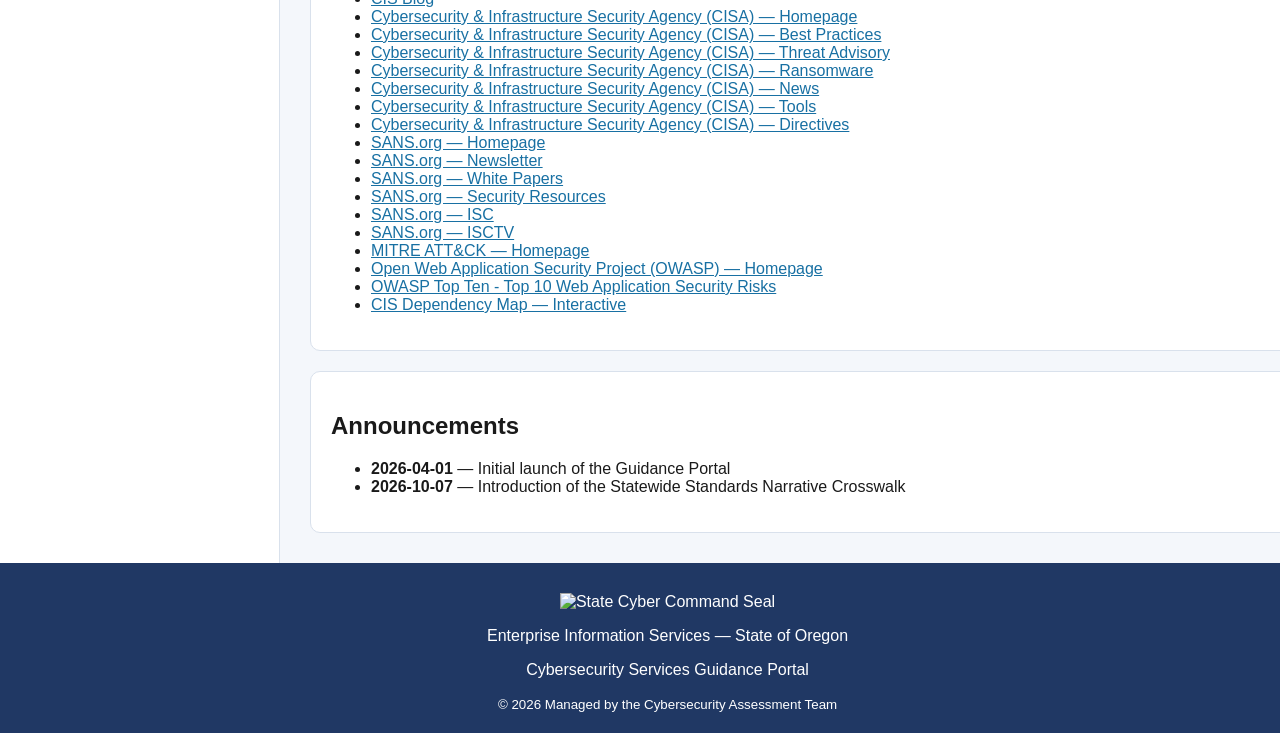
==== commit e52d6e9a: "Update section title for assessment templates" ====
--- a/docs/index.html
+++ b/docs/index.html
@@ -90,7 +90,7 @@
 
   <!-- Templates -->
   <section id="templates" class="card">
-    <h2>Assessment Templates</h2>
+    <h2>CSS Assessment Team Templates</h2>
     <ul>
       <li><a href="https://github.com/stateoforegon-eis-css/Oregon-CIS-Assessments/raw/refs/heads/main/CIS%20v8.0%20IG1+%20Assessment%20Workbook%20TEMPLATE.xlsx" target="_blank">SelfAssessmentWorkbook.xlsx</a> — Cybersecurity Self-Assessment Workbook.</li>
       <li><a href="https://github.com/stateoforegon-eis-css/Oregon-CIS-Assessments/blob/main/000_InformationSecurityPlanTemplate_2026.docx" target="_blank">000_InformationSecurityPlanTemplate_2026.docx</a> — Information Security Plan.</li>
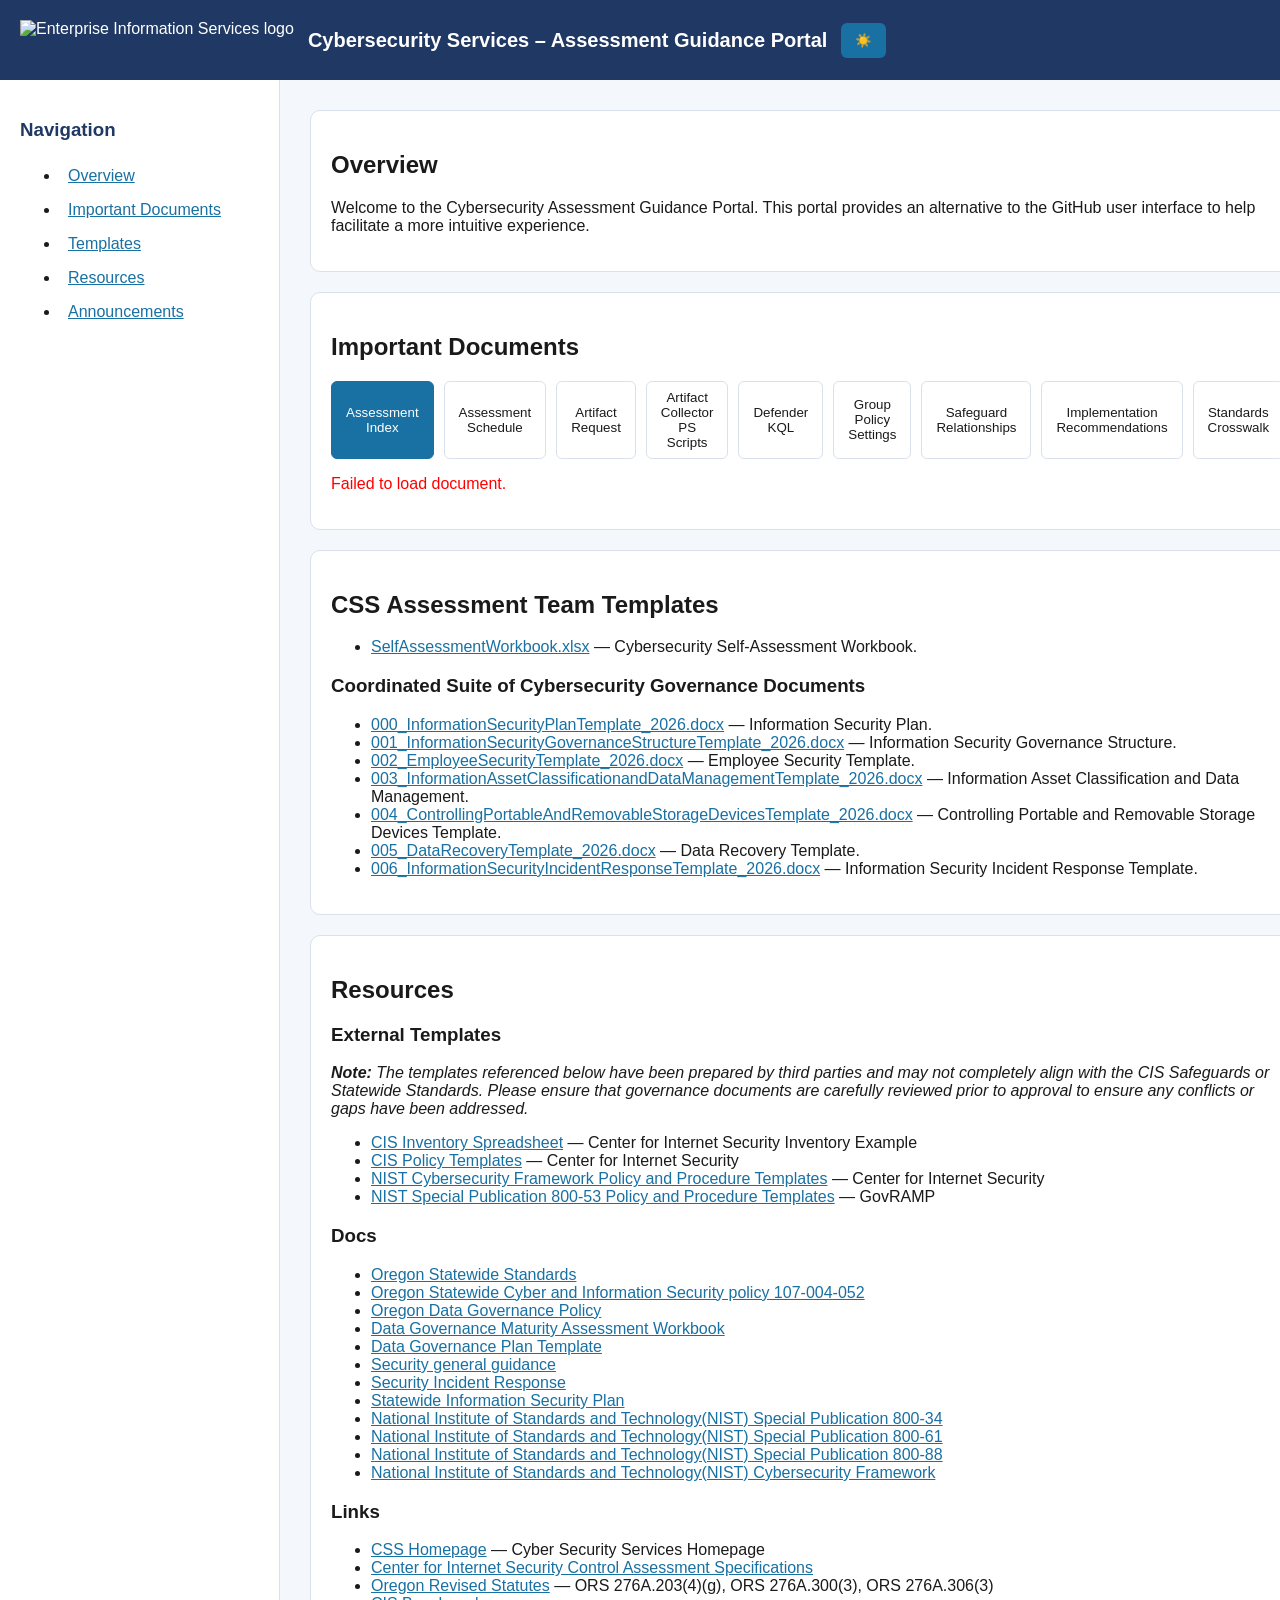
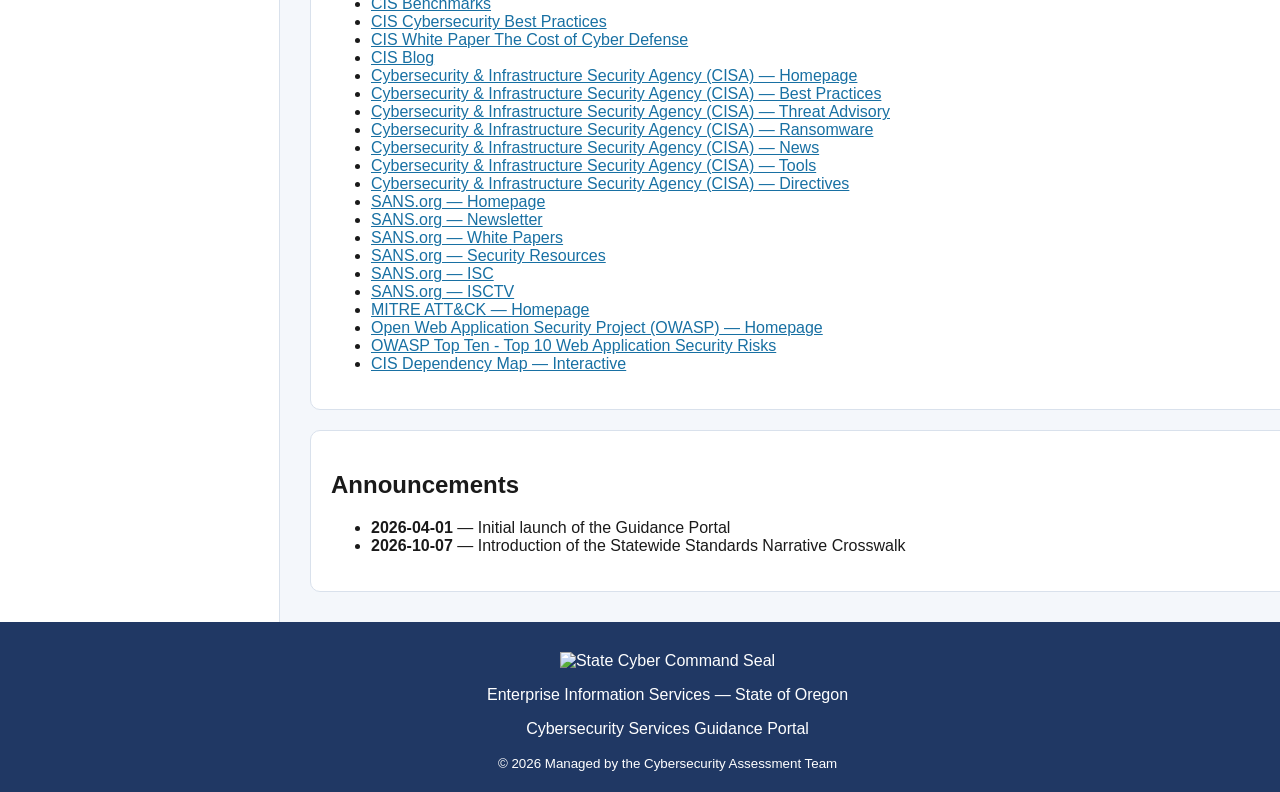
==== commit 971e1ca2: "Add cybersecurity governance documents section Added a section for Coordinated Suite of Cybersecurit" ====
--- a/docs/index.html
+++ b/docs/index.html
@@ -93,13 +93,16 @@
     <h2>CSS Assessment Team Templates</h2>
     <ul>
       <li><a href="https://github.com/stateoforegon-eis-css/Oregon-CIS-Assessments/raw/refs/heads/main/CIS%20v8.0%20IG1+%20Assessment%20Workbook%20TEMPLATE.xlsx" target="_blank">SelfAssessmentWorkbook.xlsx</a> — Cybersecurity Self-Assessment Workbook.</li>
-      <li><a href="https://github.com/stateoforegon-eis-css/Oregon-CIS-Assessments/blob/main/000_InformationSecurityPlanTemplate_2026.docx" target="_blank">000_InformationSecurityPlanTemplate_2026.docx</a> — Information Security Plan.</li>
-      <li><a href="https://github.com/stateoforegon-eis-css/Oregon-CIS-Assessments/blob/main/001_InformationSecurityGovernanceStructureTemplate_2026.docx" target="_blank">001_InformationSecurityGovernanceStructureTemplate_2026.docx</a> — Information Security Governance Structure.</li>
-      <li><a href="https://github.com/stateoforegon-eis-css/Oregon-CIS-Assessments/blob/main/002_EmployeeSecurityTemplate_2026.docx" target="_blank">002_EmployeeSecurityTemplate_2026.docx</a> — Employee Security Template.</li>
-      <li><a href="https://github.com/stateoforegon-eis-css/Oregon-CIS-Assessments/blob/main/003_InformationAssetClassificationandDataManagementTemplate_2026.docx" target="_blank">003_InformationAssetClassificationandDataManagementTemplate_2026.docx</a> — Information Asset Classification and Data Management.</li>
-      <li><a href="https://github.com/stateoforegon-eis-css/Oregon-CIS-Assessments/blob/main/004_ControllingPortableAndRemovableStorageDevicesTemplate_2026.docx" target="_blank">004_ControllingPortableAndRemovableStorageDevicesTemplate_2026.docx</a> — Controlling Portable and Removable Storage Devices Template.</li>
-      <li><a href="https://github.com/stateoforegon-eis-css/Oregon-CIS-Assessments/blob/main/005_DataRecoveryTemplate_2026.docx" target="_blank">005_DataRecoveryTemplate_2026.docx</a> — Data Recovery Template.</li>
-      <li><a href="https://github.com/stateoforegon-eis-css/Oregon-CIS-Assessments/blob/main/006_InformationSecurityIncidentResponseTemplate_2026.docx" target="_blank">006_InformationSecurityIncidentResponseTemplate_2026.docx</a> — Information Security Incident Response Template.</li>
+    </ul>
+      <h3>Coordinated Suite of Cybersecurity Governance Documents</h3>
+    <ul>
+      <li><a href="https://github.com/stateoforegon-eis-css/Oregon-CIS-Assessments/raw/refs/heads/main/000_InformationSecurityPlanTemplate_2026.docx" target="_blank">000_InformationSecurityPlanTemplate_2026.docx</a> — Information Security Plan.</li>
+      <li><a href="https://github.com/stateoforegon-eis-css/Oregon-CIS-Assessments/raw/refs/heads/main/001_InformationSecurityGovernanceStructureTemplate_2026.docx" target="_blank">001_InformationSecurityGovernanceStructureTemplate_2026.docx</a> — Information Security Governance Structure.</li>
+      <li><a href="https://github.com/stateoforegon-eis-css/Oregon-CIS-Assessments/raw/refs/heads/main/002_EmployeeSecurityTemplate_2026.docx" target="_blank">002_EmployeeSecurityTemplate_2026.docx</a> — Employee Security Template.</li>
+      <li><a href="https://github.com/stateoforegon-eis-css/Oregon-CIS-Assessments/raw/refs/heads/main/003_InformationAssetClassificationandDataManagementTemplate_2026.docx" target="_blank">003_InformationAssetClassificationandDataManagementTemplate_2026.docx</a> — Information Asset Classification and Data Management.</li>
+      <li><a href="https://github.com/stateoforegon-eis-css/Oregon-CIS-Assessments/raw/refs/heads/main/004_ControllingPortableAndRemovableStorageDevicesTemplate_2026.docx" target="_blank">004_ControllingPortableAndRemovableStorageDevicesTemplate_2026.docx</a> — Controlling Portable and Removable Storage Devices Template.</li>
+      <li><a href="https://github.com/stateoforegon-eis-css/Oregon-CIS-Assessments/raw/refs/heads/main/005_DataRecoveryTemplate_2026.docx" target="_blank">005_DataRecoveryTemplate_2026.docx</a> — Data Recovery Template.</li>
+      <li><a href="https://github.com/stateoforegon-eis-css/Oregon-CIS-Assessments/raw/refs/heads/main/006_InformationSecurityIncidentResponseTemplate_2026.docx" target="_blank">006_InformationSecurityIncidentResponseTemplate_2026.docx</a> — Information Security Incident Response Template.</li>
     </ul>
   </section>
 
